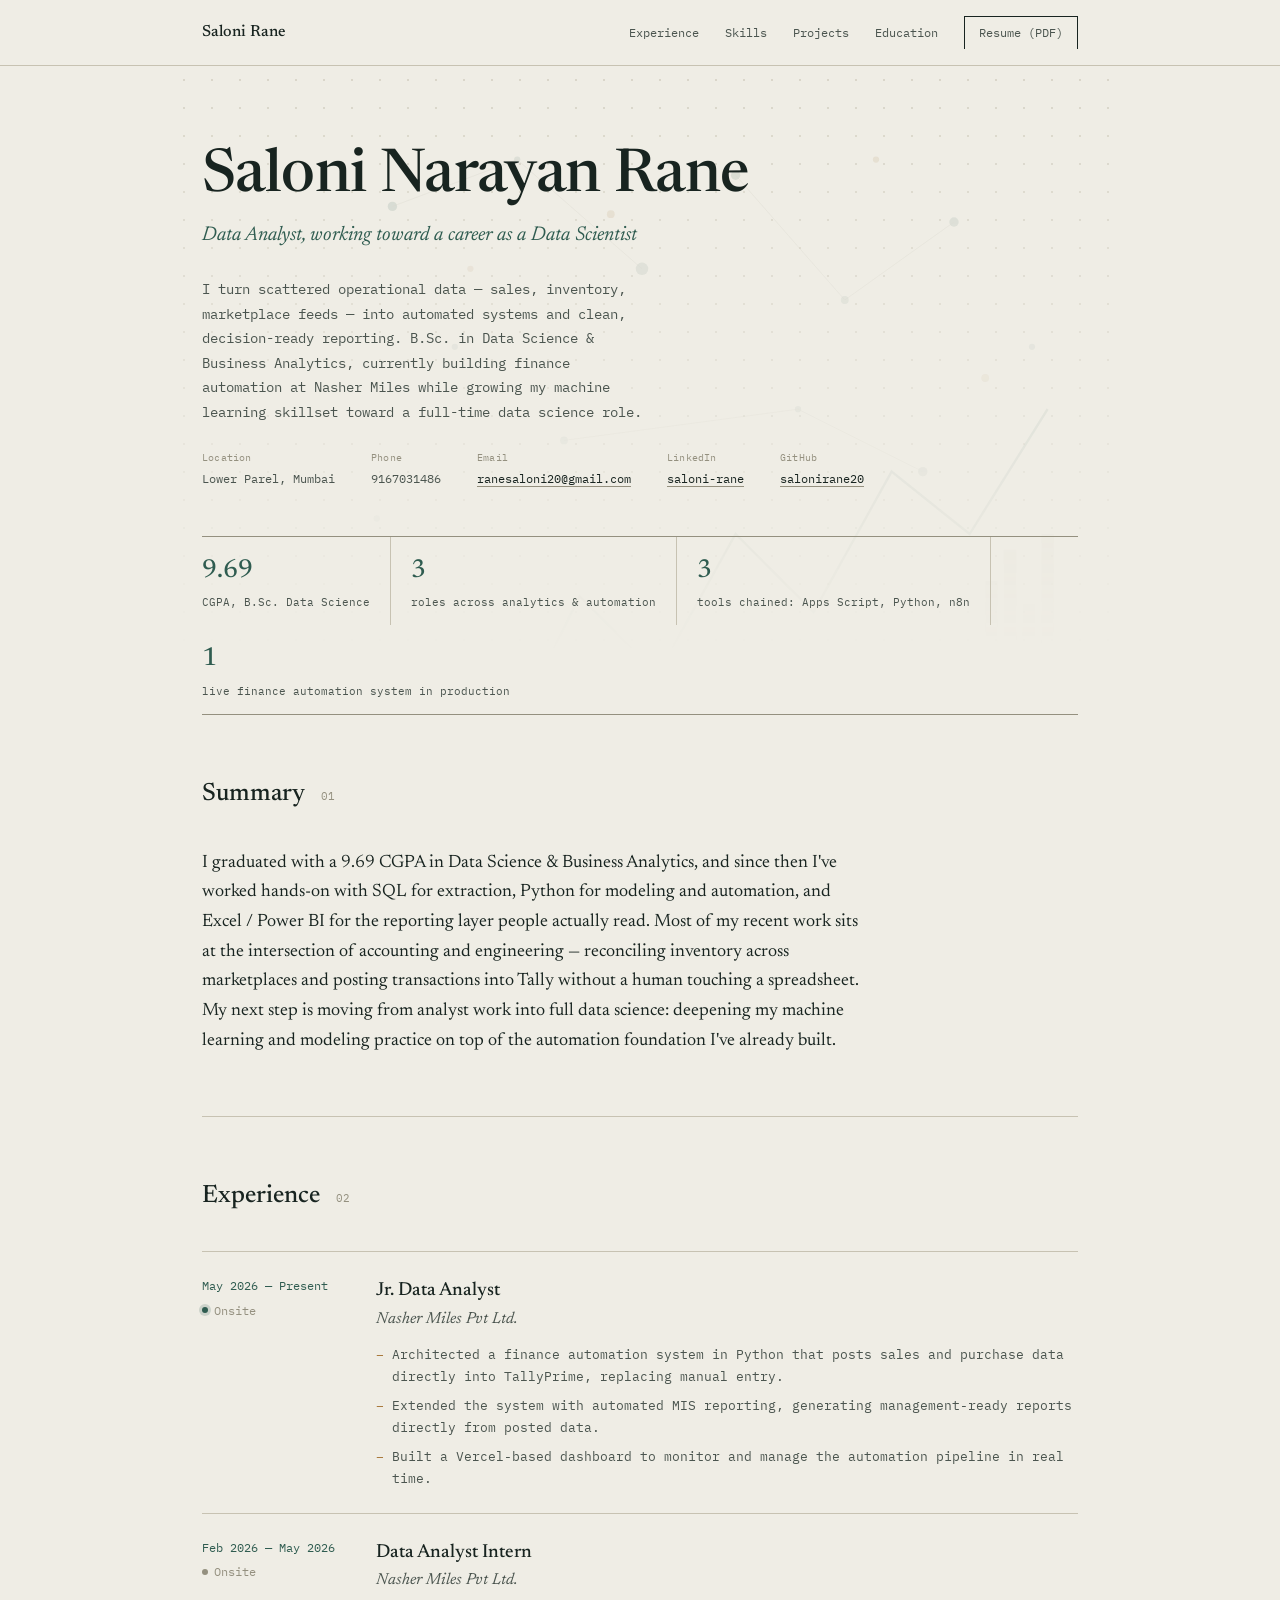
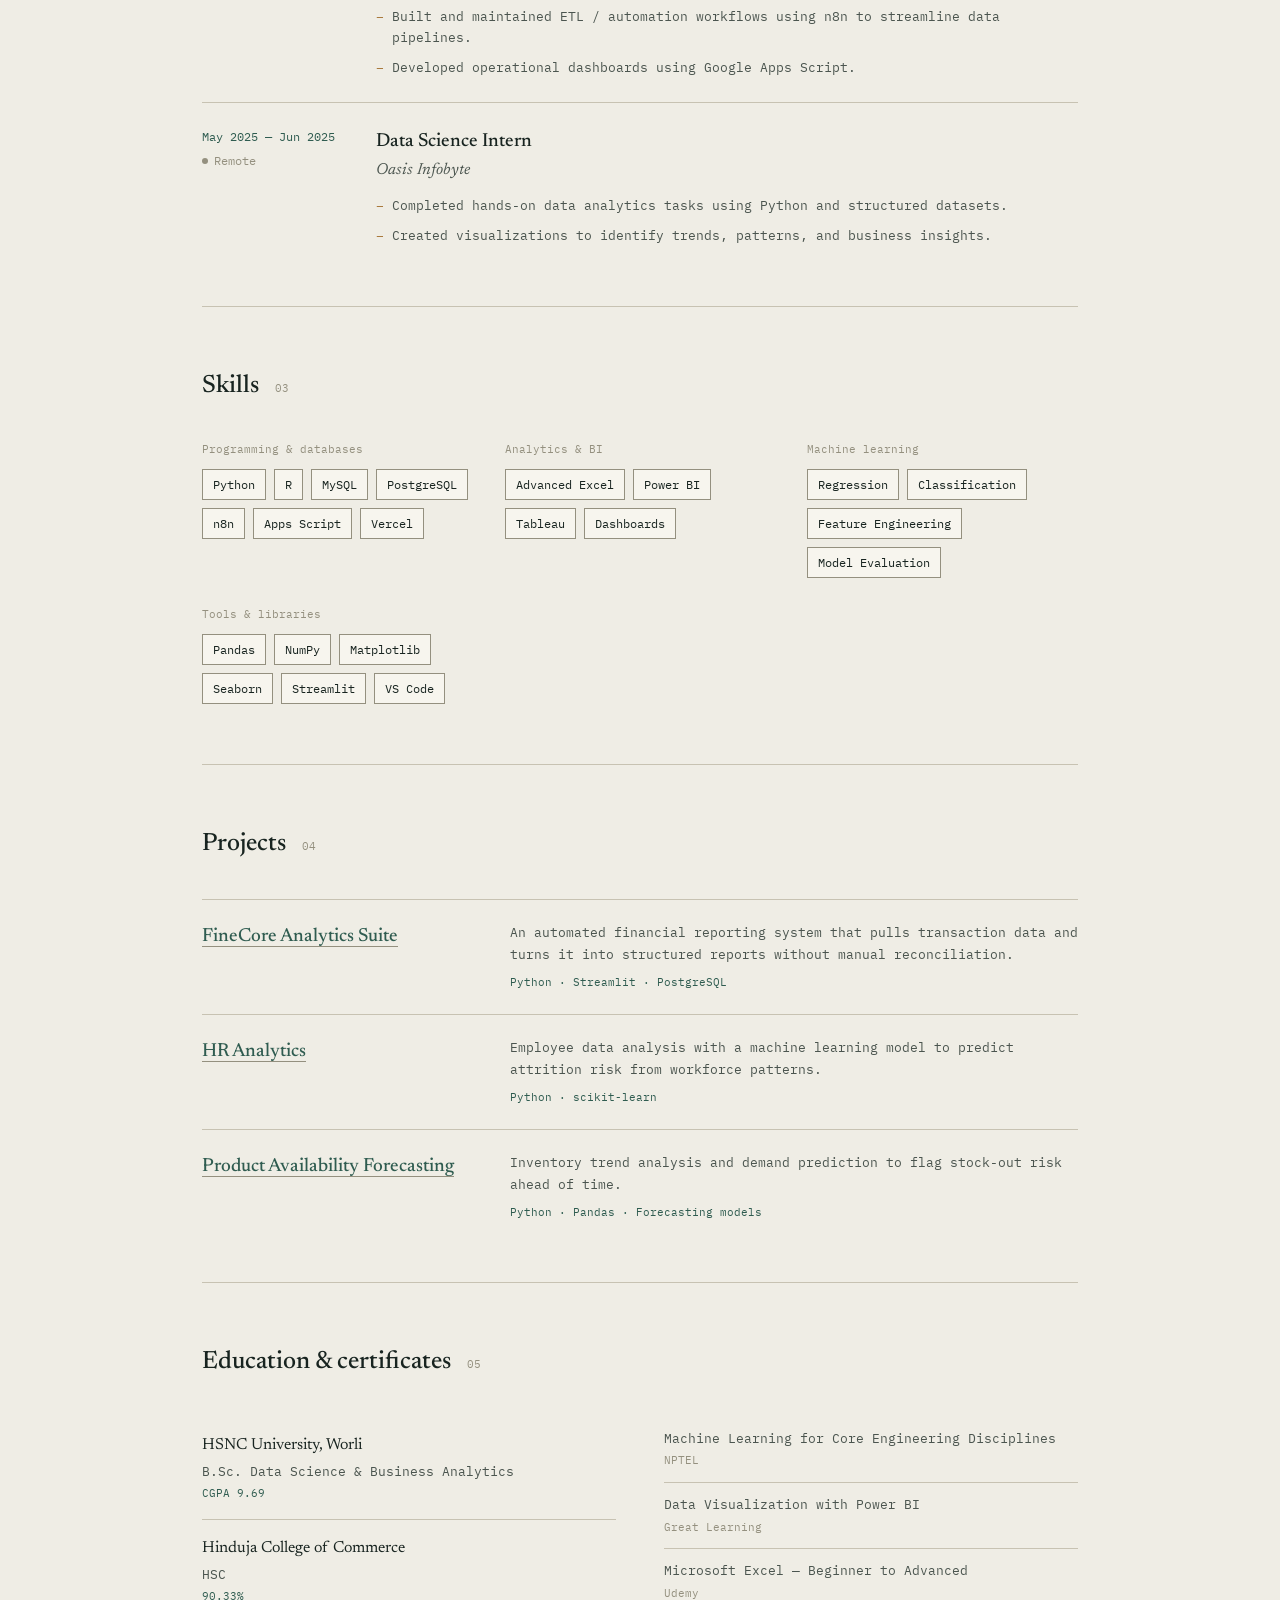
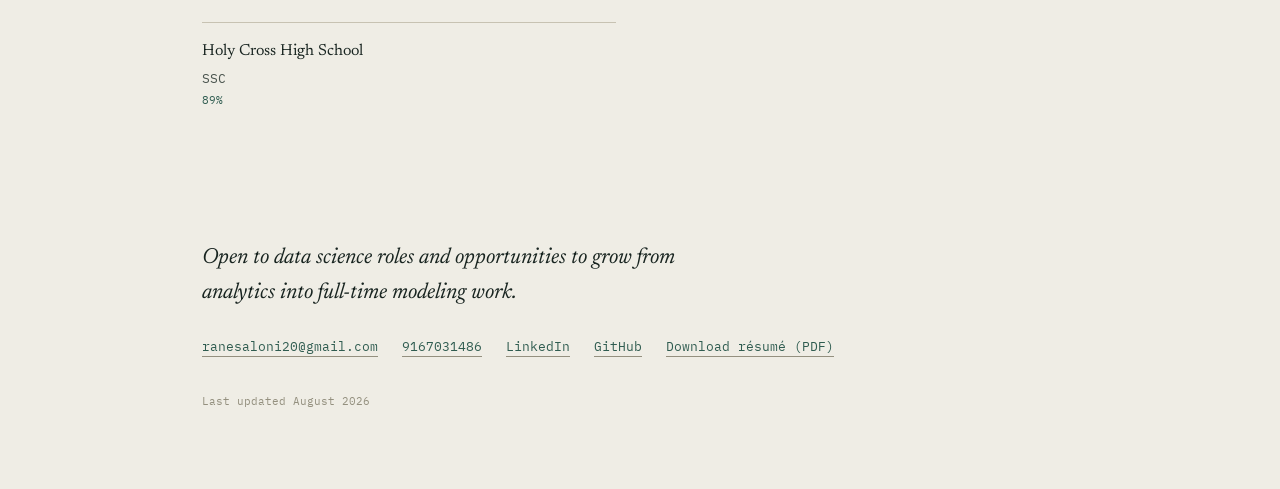
==== index.html @ e7e3a520 "rename to index.html" ====
<!DOCTYPE html>
<html lang="en">
<head>
<meta charset="UTF-8">
<meta name="viewport" content="width=device-width, initial-scale=1.0">
<title>Saloni Narayan Rane — Data Analyst → Data Scientist</title>
<link rel="preconnect" href="https://fonts.googleapis.com">
<link href="https://fonts.googleapis.com/css2?family=Newsreader:ital,opsz,wght@0,6..72,400;0,6..72,500;0,6..72,600;1,6..72,400;1,6..72,500&family=IBM+Plex+Mono:wght@400;500;600&display=swap" rel="stylesheet">
<style>
  :root{
    --paper:#EFEDE5;
    --paper-raised:#F7F5EE;
    --ink:#182420;
    --ink-soft:#4B554F;
    --teal:#2F5C50;
    --teal-dim:#5E7B72;
    --ochre:#A97A3E;
    --rule:#C7C2B2;
    --rule-strong:#94907F;
  }
  *{margin:0;padding:0;box-sizing:border-box;}
  html{scroll-behavior:smooth;}
  body{
    background:var(--paper);
    color:var(--ink);
    font-family:'IBM Plex Mono', monospace;
    font-size:15px;
    line-height:1.6;
    -webkit-font-smoothing:antialiased;
  }
  .field-bg{
    position:absolute;
    top:0; left:0; right:0;
    height:640px;
    z-index:0;
    pointer-events:none;
    overflow:hidden;
    background-image:radial-gradient(var(--rule) 1px, transparent 1px);
    background-size:28px 28px;
    -webkit-mask-image:linear-gradient(to bottom, rgba(0,0,0,.55), transparent 92%);
    mask-image:linear-gradient(to bottom, rgba(0,0,0,.55), transparent 92%);
  }
  .field-bg svg{position:absolute;top:0;right:0;width:min(70vw,780px);height:100%;opacity:.55;}
  .hero, .topbar, .stat-row{position:relative;z-index:1;}
  ::selection{background:var(--teal);color:var(--paper-raised);}
  a{color:var(--teal);text-decoration:none;border-bottom:1px solid var(--rule-strong);transition:border-color .15s ease, color .15s ease;}
  a:hover{color:var(--ochre);border-color:var(--ochre);}
  :focus-visible{outline:2px solid var(--ochre);outline-offset:2px;}

  .wrap{max-width:940px;margin:0 auto;padding:0 32px;position:relative;}
  body > .wrap{overflow:visible;}

  /* ---------- STICKY NAV ---------- */
  .topbar{
    position:sticky;top:0;z-index:50;
    background:rgba(239,237,229,.92);
    backdrop-filter:blur(6px);
    border-bottom:1px solid var(--rule);
  }
  .topbar .wrap{
    display:flex;align-items:center;justify-content:space-between;
    padding-top:16px;padding-bottom:16px;
  }
  .topbar .brand{
    font-family:'Newsreader', serif;
    font-weight:500;
    font-size:16px;
    color:var(--ink);
  }
  .topbar nav{display:flex;align-items:center;gap:26px;}
  .topbar nav a{
    font-size:11.5px;
    color:var(--ink-soft);
    border-bottom:none;
  }
  .topbar nav a:hover{color:var(--ochre);}
  .btn-resume{
    border:1px solid var(--ink);
    padding:7px 14px;
    font-size:11px;
    color:var(--ink);
    border-bottom:1px solid var(--ink);
    white-space:nowrap;
  }
  .btn-resume:hover{background:var(--ink);color:var(--paper);border-color:var(--ink);}

  @media (max-width:680px){
    .topbar nav a:not(.btn-resume){display:none;}
  }

  /* ---------- HERO ---------- */
  .hero{padding:80px 0 0;}
  .hero h1{
    font-family:'Newsreader', serif;
    font-weight:500;
    font-size:clamp(38px, 6vw, 60px);
    line-height:1.05;
    letter-spacing:-0.01em;
    color:var(--ink);
  }
  .hero .role{
    font-family:'Newsreader', serif;
    font-style:italic;
    font-weight:400;
    font-size:clamp(17px,2.2vw,20px);
    color:var(--teal);
    margin-top:10px;
  }
  .hero .lede{
    max-width:56ch;
    margin-top:26px;
    font-size:14px;
    color:var(--ink-soft);
    line-height:1.75;
  }

  /* stat row */
  .stat-row{
    display:flex;flex-wrap:wrap;
    margin-top:40px;
    border-top:1px solid var(--rule-strong);
    border-bottom:1px solid var(--rule-strong);
  }
  .stat-cell{
    padding:14px 20px 14px 0;
    margin-right:20px;
    border-right:1px solid var(--rule);
    opacity:0;transform:translateY(4px);
    animation:cellIn .5s ease forwards;
  }
  .stat-cell:last-child{border-right:none;margin-right:0;}
  .stat-cell .num{
    font-family:'Newsreader', serif;
    font-size:26px;
    font-weight:500;
    color:var(--teal);
    display:block;
  }
  .stat-cell .lbl{font-size:10.5px;color:var(--ink-soft);margin-top:2px;display:block;}
  .stat-cell:nth-child(1){animation-delay:.05s;}
  .stat-cell:nth-child(2){animation-delay:.15s;}
  .stat-cell:nth-child(3){animation-delay:.25s;}
  .stat-cell:nth-child(4){animation-delay:.35s;}
  @keyframes cellIn{to{opacity:1;transform:translateY(0);}}
  @media (prefers-reduced-motion: reduce){.stat-cell{animation:none;opacity:1;transform:none;}}

  /* ledger contact row */
  .ledger-row{display:flex;flex-wrap:wrap;margin-top:18px;}
  .ledger-cell{padding:8px 18px 8px 0;margin-right:18px;font-size:12px;color:var(--ink-soft);}
  .ledger-cell span{display:block;font-size:9.5px;letter-spacing:.02em;color:var(--rule-strong);margin-bottom:3px;}
  .ledger-cell a{color:var(--ink);border-bottom:1px solid var(--rule-strong);}
  .ledger-cell a:hover{color:var(--ochre);border-color:var(--ochre);}

  /* ---------- SECTIONS ---------- */
  section{padding:60px 0;border-bottom:1px solid var(--rule);scroll-margin-top:70px;}
  section:last-of-type{border-bottom:none;}
  .sec-head{display:flex;align-items:baseline;gap:16px;margin-bottom:34px;}
  .sec-head h2{font-family:'Newsreader', serif;font-weight:500;font-size:25px;color:var(--ink);}
  .sec-head .sec-num{font-size:11px;color:var(--rule-strong);}

  /* ---------- SUMMARY ---------- */
  .summary p{
    font-family:'Newsreader', serif;
    font-size:18px;
    line-height:1.65;
    color:var(--ink);
    max-width:66ch;
  }

  /* ---------- EXPERIENCE ---------- */
  .exp-row{display:grid;grid-template-columns:150px 1fr;gap:24px;padding:24px 0;border-top:1px solid var(--rule);}
  .exp-row:last-child{padding-bottom:0;}
  .exp-date{font-size:12px;color:var(--teal);line-height:1.6;}
  .exp-mode{display:flex;align-items:center;gap:6px;color:var(--rule-strong);margin-top:5px;}
  .dot{width:6px;height:6px;border-radius:50%;background:var(--rule-strong);display:inline-block;}
  .dot.live{background:var(--teal);box-shadow:0 0 0 3px rgba(47,92,80,.18);}
  .exp-role{font-family:'Newsreader', serif;font-size:19px;font-weight:500;color:var(--ink);}
  .exp-company{color:var(--ink-soft);font-family:'Newsreader', serif;font-style:italic;font-size:16px;}
  .exp-bullets{margin-top:12px;list-style:none;}
  .exp-bullets li{position:relative;padding-left:16px;margin-top:8px;font-size:13px;color:var(--ink-soft);line-height:1.65;}
  .exp-bullets li::before{content:"–";position:absolute;left:0;color:var(--ochre);}

  /* ---------- SKILLS ---------- */
  .skill-grid{display:grid;grid-template-columns:repeat(auto-fit,minmax(220px,1fr));gap:28px 32px;}
  .skill-group span.label{display:block;font-size:11px;color:var(--rule-strong);margin-bottom:10px;}
  .tags{display:flex;flex-wrap:wrap;gap:8px;}
  .tag{border:1px solid var(--rule-strong);padding:5px 10px;font-size:12px;color:var(--ink);background:var(--paper-raised);}

  /* ---------- PROJECTS ---------- */
  .proj-list{display:flex;flex-direction:column;}
  .proj{display:grid;grid-template-columns:1fr 2fr;gap:24px;padding:22px 0;border-top:1px solid var(--rule);}
  .proj:last-child{padding-bottom:0;}
  .proj-name{font-family:'Newsreader', serif;font-size:19px;font-weight:500;color:var(--ink);}
  .proj-desc{font-size:13px;color:var(--ink-soft);line-height:1.7;}
  .proj-stack{margin-top:8px;font-size:11px;color:var(--teal);}

  /* ---------- EDUCATION / CERTS ---------- */
  .two-col{display:grid;grid-template-columns:1fr 1fr;gap:48px;}
  @media (max-width:680px){.two-col{grid-template-columns:1fr;}}
  .edu-item{padding:16px 0;border-top:1px solid var(--rule);}
  .edu-item:first-child{border-top:none;}
  .edu-school{font-family:'Newsreader', serif;font-size:16px;color:var(--ink);}
  .edu-degree{font-size:12.5px;color:var(--ink-soft);margin-top:3px;}
  .edu-score{font-size:11px;color:var(--teal);margin-top:4px;}
  .cert-item{padding:12px 0;border-top:1px solid var(--rule);font-size:13px;color:var(--ink-soft);}
  .cert-item:first-child{border-top:none;}
  .cert-item .issuer{color:var(--rule-strong);font-size:11px;display:block;margin-top:3px;}

  /* ---------- FOOTER ---------- */
  footer{padding:56px 0 80px;}
  footer .ftitle{font-family:'Newsreader', serif;font-style:italic;font-size:22px;color:var(--ink);max-width:42ch;margin-bottom:24px;}
  footer .flinks{display:flex;flex-wrap:wrap;gap:24px;font-size:12.5px;}
  footer .fmeta{margin-top:36px;font-size:10.5px;color:var(--rule-strong);}

  @media (max-width:640px){
    .hero{padding-top:56px;}
    .wrap{padding:0 20px;}
    .exp-row, .proj{grid-template-columns:1fr;gap:8px;}
    .stat-row{flex-wrap:wrap;}
    .stat-cell{width:47%;border-right:none;border-bottom:1px solid var(--rule);padding-bottom:12px;margin-bottom:12px;}
  }

  @media print{
    .topbar{position:static;}
    .btn-resume{display:none;}
    body{background:#fff;}
  }
</style>
</head>
<body>

<div class="topbar">
  <div class="wrap">
    <div class="brand">Saloni Rane</div>
    <nav>
      <a href="#experience">Experience</a>
      <a href="#skills">Skills</a>
      <a href="#projects">Projects</a>
      <a href="#education">Education</a>
      <a class="btn-resume" href="Saloni-Rane-Resume.pdf" target="_blank" rel="noopener">Resume (PDF)</a>
    </nav>
  </div>
</div>

<div class="wrap">

  <div class="field-bg">
    <svg viewBox="0 0 500 640" xmlns="http://www.w3.org/2000/svg" preserveAspectRatio="xMaxYMin slice">
      <!-- wandering sparkline -->
      <polyline points="10,420 60,380 110,440 160,340 210,390 260,300 310,350 360,260 410,300 460,220"
                fill="none" stroke="#2F5C50" stroke-width="1.5" opacity="0.5"/>
      <!-- scatter field -->
      <g fill="#2F5C50">
        <circle cx="40" cy="90" r="3" opacity="0.5"/>
        <circle cx="120" cy="60" r="2" opacity="0.35"/>
        <circle cx="200" cy="130" r="4" opacity="0.4"/>
        <circle cx="80" cy="180" r="2" opacity="0.3"/>
        <circle cx="260" cy="70" r="3" opacity="0.45"/>
        <circle cx="330" cy="150" r="2.5" opacity="0.35"/>
        <circle cx="400" cy="100" r="3" opacity="0.4"/>
        <circle cx="450" cy="180" r="2" opacity="0.3"/>
        <circle cx="150" cy="240" r="2.5" opacity="0.3"/>
        <circle cx="300" cy="220" r="2" opacity="0.35"/>
        <circle cx="380" cy="260" r="3" opacity="0.4"/>
        <circle cx="30" cy="290" r="2" opacity="0.3"/>
      </g>
      <g fill="#A97A3E">
        <circle cx="180" cy="95" r="2.5" opacity="0.5"/>
        <circle cx="350" cy="60" r="2" opacity="0.45"/>
        <circle cx="420" cy="200" r="2.5" opacity="0.4"/>
        <circle cx="90" cy="130" r="2" opacity="0.4"/>
      </g>
      <!-- faint connecting lines between nearby scatter points -->
      <g stroke="#94907F" stroke-width="0.6" opacity="0.35">
        <line x1="40" y1="90" x2="120" y2="60"/>
        <line x1="120" y1="60" x2="200" y2="130"/>
        <line x1="260" y1="70" x2="330" y2="150"/>
        <line x1="330" y1="150" x2="400" y2="100"/>
        <line x1="150" y1="240" x2="300" y2="220"/>
        <line x1="300" y1="220" x2="380" y2="260"/>
      </g>
      <!-- small bar cluster, unlabeled, purely textural -->
      <g fill="#C7C2B2" opacity="0.6">
        <rect x="420" y="330" width="8" height="40"/>
        <rect x="432" y="310" width="8" height="60"/>
        <rect x="444" y="345" width="8" height="25"/>
        <rect x="456" y="300" width="8" height="70"/>
      </g>
    </svg>
  </div>

  <div class="hero">
    <h1>Saloni Narayan Rane</h1>
    <p class="role">Data Analyst, working toward a career as a Data Scientist</p>
    <p class="lede">I turn scattered operational data — sales, inventory, marketplace feeds — into automated systems and clean, decision-ready reporting. B.Sc. in Data Science &amp; Business Analytics, currently building finance automation at Nasher Miles while growing my machine learning skillset toward a full-time data science role.</p>

    <div class="ledger-row">
      <div class="ledger-cell"><span>Location</span>Lower Parel, Mumbai</div>
      <div class="ledger-cell"><span>Phone</span>9167031486</div>
      <div class="ledger-cell"><span>Email</span><a href="mailto:ranesaloni20@gmail.com">ranesaloni20@gmail.com</a></div>
      <div class="ledger-cell"><span>LinkedIn</span><a href="https://www.linkedin.com/in/saloni-rane-6363a7286" target="_blank" rel="noopener">saloni-rane</a></div>
      <div class="ledger-cell"><span>GitHub</span><a href="https://github.com/salonirane20" target="_blank" rel="noopener">salonirane20</a></div>
    </div>
  </div>

  <div class="stat-row">
    <div class="stat-cell"><span class="num">9.69</span><span class="lbl">CGPA, B.Sc. Data Science</span></div>
    <div class="stat-cell"><span class="num">3</span><span class="lbl">roles across analytics &amp; automation</span></div>
    <div class="stat-cell"><span class="num">3</span><span class="lbl">tools chained: Apps Script, Python, n8n</span></div>
    <div class="stat-cell"><span class="num">1</span><span class="lbl">live finance automation system in production</span></div>
  </div>

  <section id="summary" class="summary">
    <div class="sec-head"><h2>Summary</h2><span class="sec-num">01</span></div>
    <p>I graduated with a 9.69 CGPA in Data Science &amp; Business Analytics, and since then I've worked hands-on with SQL for extraction, Python for modeling and automation, and Excel / Power BI for the reporting layer people actually read. Most of my recent work sits at the intersection of accounting and engineering — reconciling inventory across marketplaces and posting transactions into Tally without a human touching a spreadsheet. My next step is moving from analyst work into full data science: deepening my machine learning and modeling practice on top of the automation foundation I've already built.</p>
  </section>

  <section id="experience">
    <div class="sec-head"><h2>Experience</h2><span class="sec-num">02</span></div>

    <div class="exp-row">
      <div class="exp-date">May 2026 — Present<span class="exp-mode"><span class="dot live"></span>Onsite</span></div>
      <div>
        <div class="exp-role">Jr. Data Analyst</div>
        <div class="exp-company">Nasher Miles Pvt Ltd.</div>
        <ul class="exp-bullets">
          <li>Architected a finance automation system in Python that posts sales and purchase data directly into TallyPrime, replacing manual entry.</li>
          <li>Extended the system with automated MIS reporting, generating management-ready reports directly from posted data.</li>
          <li>Built a Vercel-based dashboard to monitor and manage the automation pipeline in real time.</li>
        </ul>
      </div>
    </div>

    <div class="exp-row">
      <div class="exp-date">Feb 2026 — May 2026<span class="exp-mode"><span class="dot"></span>Onsite</span></div>
      <div>
        <div class="exp-role">Data Analyst Intern</div>
        <div class="exp-company">Nasher Miles Pvt Ltd.</div>
        <ul class="exp-bullets">
          <li>Built and maintained ETL / automation workflows using n8n to streamline data pipelines.</li>
          <li>Developed operational dashboards using Google Apps Script.</li>
        </ul>
      </div>
    </div>

    <div class="exp-row">
      <div class="exp-date">May 2025 — Jun 2025<span class="exp-mode"><span class="dot"></span>Remote</span></div>
      <div>
        <div class="exp-role">Data Science Intern</div>
        <div class="exp-company">Oasis Infobyte</div>
        <ul class="exp-bullets">
          <li>Completed hands-on data analytics tasks using Python and structured datasets.</li>
          <li>Created visualizations to identify trends, patterns, and business insights.</li>
        </ul>
      </div>
    </div>
  </section>

  <section id="skills">
    <div class="sec-head"><h2>Skills</h2><span class="sec-num">03</span></div>
    <div class="skill-grid">
      <div class="skill-group">
        <span class="label">Programming &amp; databases</span>
        <div class="tags">
          <span class="tag">Python</span><span class="tag">R</span><span class="tag">MySQL</span>
          <span class="tag">PostgreSQL</span><span class="tag">n8n</span><span class="tag">Apps Script</span><span class="tag">Vercel</span>
        </div>
      </div>
      <div class="skill-group">
        <span class="label">Analytics &amp; BI</span>
        <div class="tags">
          <span class="tag">Advanced Excel</span><span class="tag">Power BI</span><span class="tag">Tableau</span><span class="tag">Dashboards</span>
        </div>
      </div>
      <div class="skill-group">
        <span class="label">Machine learning</span>
        <div class="tags">
          <span class="tag">Regression</span><span class="tag">Classification</span><span class="tag">Feature Engineering</span><span class="tag">Model Evaluation</span>
        </div>
      </div>
      <div class="skill-group">
        <span class="label">Tools &amp; libraries</span>
        <div class="tags">
          <span class="tag">Pandas</span><span class="tag">NumPy</span><span class="tag">Matplotlib</span><span class="tag">Seaborn</span><span class="tag">Streamlit</span><span class="tag">VS Code</span>
        </div>
      </div>
    </div>
  </section>

  <section id="projects">
    <div class="sec-head"><h2>Projects</h2><span class="sec-num">04</span></div>
    <div class="proj-list">
      <div class="proj">
        <div class="proj-name"><a href="https://github.com/salonirane20/Project" target="_blank" rel="noopener">FineCore Analytics Suite</a></div>
        <div>
          <div class="proj-desc">An automated financial reporting system that pulls transaction data and turns it into structured reports without manual reconciliation.</div>
          <div class="proj-stack">Python · Streamlit · PostgreSQL</div>
        </div>
      </div>
      <div class="proj">
        <div class="proj-name"><a href="https://github.com/salonirane20/Minor-Project-HR%20Aanalytics" target="_blank" rel="noopener">HR Analytics</a></div>
        <div>
          <div class="proj-desc">Employee data analysis with a machine learning model to predict attrition risk from workforce patterns.</div>
          <div class="proj-stack">Python · scikit-learn</div>
        </div>
      </div>
      <div class="proj">
        <div class="proj-name"><a href="https://github.com/salonirane20/Major-Project-%20%20Product%20Avaliablity" target="_blank" rel="noopener">Product Availability Forecasting</a></div>
        <div>
          <div class="proj-desc">Inventory trend analysis and demand prediction to flag stock-out risk ahead of time.</div>
          <div class="proj-stack">Python · Pandas · Forecasting models</div>
        </div>
      </div>
    </div>
  </section>

  <section id="education">
    <div class="sec-head"><h2>Education &amp; certificates</h2><span class="sec-num">05</span></div>
    <div class="two-col">
      <div>
        <div class="edu-item">
          <div class="edu-school">HSNC University, Worli</div>
          <div class="edu-degree">B.Sc. Data Science &amp; Business Analytics</div>
          <div class="edu-score">CGPA 9.69</div>
        </div>
        <div class="edu-item">
          <div class="edu-school">Hinduja College of Commerce</div>
          <div class="edu-degree">HSC</div>
          <div class="edu-score">90.33%</div>
        </div>
        <div class="edu-item">
          <div class="edu-school">Holy Cross High School</div>
          <div class="edu-degree">SSC</div>
          <div class="edu-score">89%</div>
        </div>
      </div>
      <div>
        <div class="cert-item">Machine Learning for Core Engineering Disciplines<span class="issuer">NPTEL</span></div>
        <div class="cert-item">Data Visualization with Power BI<span class="issuer">Great Learning</span></div>
        <div class="cert-item">Microsoft Excel — Beginner to Advanced<span class="issuer">Udemy</span></div>
      </div>
    </div>
  </section>

  <footer>
    <p class="ftitle">Open to data science roles and opportunities to grow from analytics into full-time modeling work.</p>
    <div class="flinks">
      <a href="mailto:ranesaloni20@gmail.com">ranesaloni20@gmail.com</a>
      <a href="tel:9167031486">9167031486</a>
      <a href="https://www.linkedin.com/in/saloni-rane-6363a7286" target="_blank" rel="noopener">LinkedIn</a>
      <a href="https://github.com/salonirane20" target="_blank" rel="noopener">GitHub</a>
      <a href="Saloni-Rane-Resume.pdf" target="_blank" rel="noopener">Download résumé (PDF)</a>
    </div>
    <p class="fmeta">Last updated August 2026</p>
  </footer>

</div>

</body>
</html>
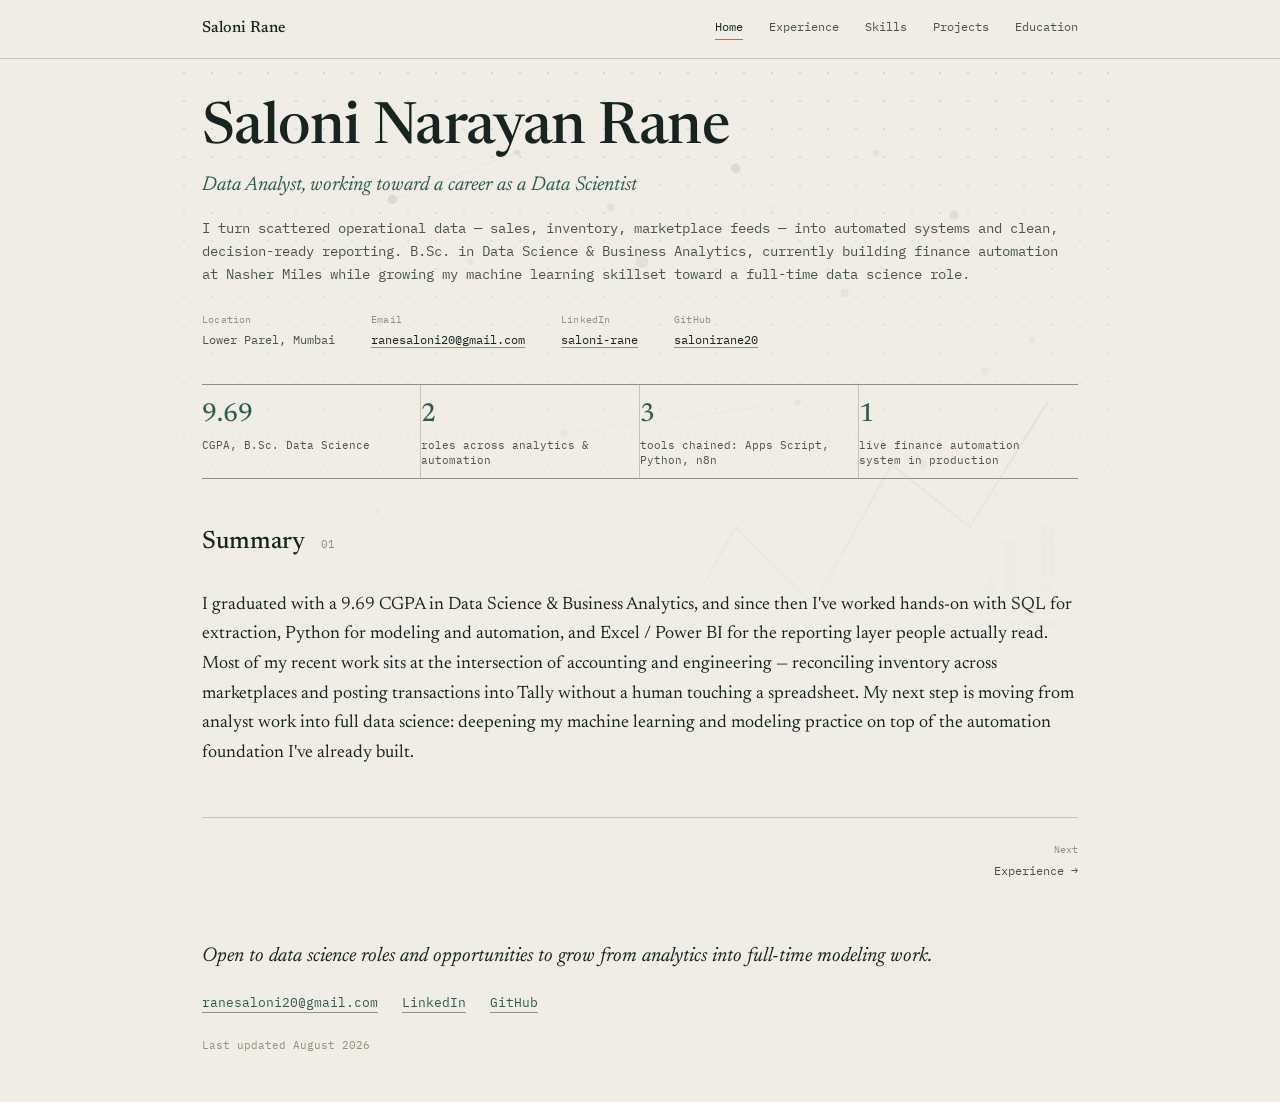
==== commit 27448e61: "Split into multi-page site and content fixes" ====
--- a/index.html
+++ b/index.html
@@ -5,239 +5,20 @@
 <meta name="viewport" content="width=device-width, initial-scale=1.0">
 <title>Saloni Narayan Rane — Data Analyst → Data Scientist</title>
 <link rel="preconnect" href="https://fonts.googleapis.com">
-<link href="https://fonts.googleapis.com/css2?family=Newsreader:ital,opsz,wght@0,6..72,400;0,6..72,500;0,6..72,600;1,6..72,400;1,6..72,500&family=IBM+Plex+Mono:wght@400;500;600&display=swap" rel="stylesheet">
-<style>
-  :root{
-    --paper:#EFEDE5;
-    --paper-raised:#F7F5EE;
-    --ink:#182420;
-    --ink-soft:#4B554F;
-    --teal:#2F5C50;
-    --teal-dim:#5E7B72;
-    --ochre:#A97A3E;
-    --rule:#C7C2B2;
-    --rule-strong:#94907F;
-  }
-  *{margin:0;padding:0;box-sizing:border-box;}
-  html{scroll-behavior:smooth;}
-  body{
-    background:var(--paper);
-    color:var(--ink);
-    font-family:'IBM Plex Mono', monospace;
-    font-size:15px;
-    line-height:1.6;
-    -webkit-font-smoothing:antialiased;
-  }
-  .field-bg{
-    position:absolute;
-    top:0; left:0; right:0;
-    height:640px;
-    z-index:0;
-    pointer-events:none;
-    overflow:hidden;
-    background-image:radial-gradient(var(--rule) 1px, transparent 1px);
-    background-size:28px 28px;
-    -webkit-mask-image:linear-gradient(to bottom, rgba(0,0,0,.55), transparent 92%);
-    mask-image:linear-gradient(to bottom, rgba(0,0,0,.55), transparent 92%);
-  }
-  .field-bg svg{position:absolute;top:0;right:0;width:min(70vw,780px);height:100%;opacity:.55;}
-  .hero, .topbar, .stat-row{position:relative;z-index:1;}
-  ::selection{background:var(--teal);color:var(--paper-raised);}
-  a{color:var(--teal);text-decoration:none;border-bottom:1px solid var(--rule-strong);transition:border-color .15s ease, color .15s ease;}
-  a:hover{color:var(--ochre);border-color:var(--ochre);}
-  :focus-visible{outline:2px solid var(--ochre);outline-offset:2px;}
-
-  .wrap{max-width:940px;margin:0 auto;padding:0 32px;position:relative;}
-  body > .wrap{overflow:visible;}
-
-  /* ---------- STICKY NAV ---------- */
-  .topbar{
-    position:sticky;top:0;z-index:50;
-    background:rgba(239,237,229,.92);
-    backdrop-filter:blur(6px);
-    border-bottom:1px solid var(--rule);
-  }
-  .topbar .wrap{
-    display:flex;align-items:center;justify-content:space-between;
-    padding-top:16px;padding-bottom:16px;
-  }
-  .topbar .brand{
-    font-family:'Newsreader', serif;
-    font-weight:500;
-    font-size:16px;
-    color:var(--ink);
-  }
-  .topbar nav{display:flex;align-items:center;gap:26px;}
-  .topbar nav a{
-    font-size:11.5px;
-    color:var(--ink-soft);
-    border-bottom:none;
-  }
-  .topbar nav a:hover{color:var(--ochre);}
-  .btn-resume{
-    border:1px solid var(--ink);
-    padding:7px 14px;
-    font-size:11px;
-    color:var(--ink);
-    border-bottom:1px solid var(--ink);
-    white-space:nowrap;
-  }
-  .btn-resume:hover{background:var(--ink);color:var(--paper);border-color:var(--ink);}
-
-  @media (max-width:680px){
-    .topbar nav a:not(.btn-resume){display:none;}
-  }
-
-  /* ---------- HERO ---------- */
-  .hero{padding:80px 0 0;}
-  .hero h1{
-    font-family:'Newsreader', serif;
-    font-weight:500;
-    font-size:clamp(38px, 6vw, 60px);
-    line-height:1.05;
-    letter-spacing:-0.01em;
-    color:var(--ink);
-  }
-  .hero .role{
-    font-family:'Newsreader', serif;
-    font-style:italic;
-    font-weight:400;
-    font-size:clamp(17px,2.2vw,20px);
-    color:var(--teal);
-    margin-top:10px;
-  }
-  .hero .lede{
-    max-width:56ch;
-    margin-top:26px;
-    font-size:14px;
-    color:var(--ink-soft);
-    line-height:1.75;
-  }
-
-  /* stat row */
-  .stat-row{
-    display:flex;flex-wrap:wrap;
-    margin-top:40px;
-    border-top:1px solid var(--rule-strong);
-    border-bottom:1px solid var(--rule-strong);
-  }
-  .stat-cell{
-    padding:14px 20px 14px 0;
-    margin-right:20px;
-    border-right:1px solid var(--rule);
-    opacity:0;transform:translateY(4px);
-    animation:cellIn .5s ease forwards;
-  }
-  .stat-cell:last-child{border-right:none;margin-right:0;}
-  .stat-cell .num{
-    font-family:'Newsreader', serif;
-    font-size:26px;
-    font-weight:500;
-    color:var(--teal);
-    display:block;
-  }
-  .stat-cell .lbl{font-size:10.5px;color:var(--ink-soft);margin-top:2px;display:block;}
-  .stat-cell:nth-child(1){animation-delay:.05s;}
-  .stat-cell:nth-child(2){animation-delay:.15s;}
-  .stat-cell:nth-child(3){animation-delay:.25s;}
-  .stat-cell:nth-child(4){animation-delay:.35s;}
-  @keyframes cellIn{to{opacity:1;transform:translateY(0);}}
-  @media (prefers-reduced-motion: reduce){.stat-cell{animation:none;opacity:1;transform:none;}}
-
-  /* ledger contact row */
-  .ledger-row{display:flex;flex-wrap:wrap;margin-top:18px;}
-  .ledger-cell{padding:8px 18px 8px 0;margin-right:18px;font-size:12px;color:var(--ink-soft);}
-  .ledger-cell span{display:block;font-size:9.5px;letter-spacing:.02em;color:var(--rule-strong);margin-bottom:3px;}
-  .ledger-cell a{color:var(--ink);border-bottom:1px solid var(--rule-strong);}
-  .ledger-cell a:hover{color:var(--ochre);border-color:var(--ochre);}
-
-  /* ---------- SECTIONS ---------- */
-  section{padding:60px 0;border-bottom:1px solid var(--rule);scroll-margin-top:70px;}
-  section:last-of-type{border-bottom:none;}
-  .sec-head{display:flex;align-items:baseline;gap:16px;margin-bottom:34px;}
-  .sec-head h2{font-family:'Newsreader', serif;font-weight:500;font-size:25px;color:var(--ink);}
-  .sec-head .sec-num{font-size:11px;color:var(--rule-strong);}
-
-  /* ---------- SUMMARY ---------- */
-  .summary p{
-    font-family:'Newsreader', serif;
-    font-size:18px;
-    line-height:1.65;
-    color:var(--ink);
-    max-width:66ch;
-  }
-
-  /* ---------- EXPERIENCE ---------- */
-  .exp-row{display:grid;grid-template-columns:150px 1fr;gap:24px;padding:24px 0;border-top:1px solid var(--rule);}
-  .exp-row:last-child{padding-bottom:0;}
-  .exp-date{font-size:12px;color:var(--teal);line-height:1.6;}
-  .exp-mode{display:flex;align-items:center;gap:6px;color:var(--rule-strong);margin-top:5px;}
-  .dot{width:6px;height:6px;border-radius:50%;background:var(--rule-strong);display:inline-block;}
-  .dot.live{background:var(--teal);box-shadow:0 0 0 3px rgba(47,92,80,.18);}
-  .exp-role{font-family:'Newsreader', serif;font-size:19px;font-weight:500;color:var(--ink);}
-  .exp-company{color:var(--ink-soft);font-family:'Newsreader', serif;font-style:italic;font-size:16px;}
-  .exp-bullets{margin-top:12px;list-style:none;}
-  .exp-bullets li{position:relative;padding-left:16px;margin-top:8px;font-size:13px;color:var(--ink-soft);line-height:1.65;}
-  .exp-bullets li::before{content:"–";position:absolute;left:0;color:var(--ochre);}
-
-  /* ---------- SKILLS ---------- */
-  .skill-grid{display:grid;grid-template-columns:repeat(auto-fit,minmax(220px,1fr));gap:28px 32px;}
-  .skill-group span.label{display:block;font-size:11px;color:var(--rule-strong);margin-bottom:10px;}
-  .tags{display:flex;flex-wrap:wrap;gap:8px;}
-  .tag{border:1px solid var(--rule-strong);padding:5px 10px;font-size:12px;color:var(--ink);background:var(--paper-raised);}
-
-  /* ---------- PROJECTS ---------- */
-  .proj-list{display:flex;flex-direction:column;}
-  .proj{display:grid;grid-template-columns:1fr 2fr;gap:24px;padding:22px 0;border-top:1px solid var(--rule);}
-  .proj:last-child{padding-bottom:0;}
-  .proj-name{font-family:'Newsreader', serif;font-size:19px;font-weight:500;color:var(--ink);}
-  .proj-desc{font-size:13px;color:var(--ink-soft);line-height:1.7;}
-  .proj-stack{margin-top:8px;font-size:11px;color:var(--teal);}
-
-  /* ---------- EDUCATION / CERTS ---------- */
-  .two-col{display:grid;grid-template-columns:1fr 1fr;gap:48px;}
-  @media (max-width:680px){.two-col{grid-template-columns:1fr;}}
-  .edu-item{padding:16px 0;border-top:1px solid var(--rule);}
-  .edu-item:first-child{border-top:none;}
-  .edu-school{font-family:'Newsreader', serif;font-size:16px;color:var(--ink);}
-  .edu-degree{font-size:12.5px;color:var(--ink-soft);margin-top:3px;}
-  .edu-score{font-size:11px;color:var(--teal);margin-top:4px;}
-  .cert-item{padding:12px 0;border-top:1px solid var(--rule);font-size:13px;color:var(--ink-soft);}
-  .cert-item:first-child{border-top:none;}
-  .cert-item .issuer{color:var(--rule-strong);font-size:11px;display:block;margin-top:3px;}
-
-  /* ---------- FOOTER ---------- */
-  footer{padding:56px 0 80px;}
-  footer .ftitle{font-family:'Newsreader', serif;font-style:italic;font-size:22px;color:var(--ink);max-width:42ch;margin-bottom:24px;}
-  footer .flinks{display:flex;flex-wrap:wrap;gap:24px;font-size:12.5px;}
-  footer .fmeta{margin-top:36px;font-size:10.5px;color:var(--rule-strong);}
-
-  @media (max-width:640px){
-    .hero{padding-top:56px;}
-    .wrap{padding:0 20px;}
-    .exp-row, .proj{grid-template-columns:1fr;gap:8px;}
-    .stat-row{flex-wrap:wrap;}
-    .stat-cell{width:47%;border-right:none;border-bottom:1px solid var(--rule);padding-bottom:12px;margin-bottom:12px;}
-  }
-
-  @media print{
-    .topbar{position:static;}
-    .btn-resume{display:none;}
-    body{background:#fff;}
-  }
-</style>
+<link href="https://fonts.googleapis.com/css2?family=Newsreader:ital,opsz,wght@0,6..72,400;0,6..72,500;0,6..72,600;0,6..72,700;1,6..72,400;1,6..72,500&family=IBM+Plex+Mono:wght@400;500;600&display=swap" rel="stylesheet">
+<link rel="stylesheet" href="style.css?v=7">
 </head>
 <body>
 
 <div class="topbar">
   <div class="wrap">
-    <div class="brand">Saloni Rane</div>
+    <a class="brand" href="index.html">Saloni Rane</a>
     <nav>
-      <a href="#experience">Experience</a>
-      <a href="#skills">Skills</a>
-      <a href="#projects">Projects</a>
-      <a href="#education">Education</a>
-      <a class="btn-resume" href="Saloni-Rane-Resume.pdf" target="_blank" rel="noopener">Resume (PDF)</a>
+      <a href="index.html" class="active">Home</a>
+      <a href="experience.html">Experience</a>
+      <a href="skills.html">Skills</a>
+      <a href="projects.html">Projects</a>
+      <a href="education.html">Education</a>
     </nav>
   </div>
 </div>
@@ -246,10 +27,8 @@
 
   <div class="field-bg">
     <svg viewBox="0 0 500 640" xmlns="http://www.w3.org/2000/svg" preserveAspectRatio="xMaxYMin slice">
-      <!-- wandering sparkline -->
       <polyline points="10,420 60,380 110,440 160,340 210,390 260,300 310,350 360,260 410,300 460,220"
                 fill="none" stroke="#2F5C50" stroke-width="1.5" opacity="0.5"/>
-      <!-- scatter field -->
       <g fill="#2F5C50">
         <circle cx="40" cy="90" r="3" opacity="0.5"/>
         <circle cx="120" cy="60" r="2" opacity="0.35"/>
@@ -270,7 +49,6 @@
         <circle cx="420" cy="200" r="2.5" opacity="0.4"/>
         <circle cx="90" cy="130" r="2" opacity="0.4"/>
       </g>
-      <!-- faint connecting lines between nearby scatter points -->
       <g stroke="#94907F" stroke-width="0.6" opacity="0.35">
         <line x1="40" y1="90" x2="120" y2="60"/>
         <line x1="120" y1="60" x2="200" y2="130"/>
@@ -279,7 +57,6 @@
         <line x1="150" y1="240" x2="300" y2="220"/>
         <line x1="300" y1="220" x2="380" y2="260"/>
       </g>
-      <!-- small bar cluster, unlabeled, purely textural -->
       <g fill="#C7C2B2" opacity="0.6">
         <rect x="420" y="330" width="8" height="40"/>
         <rect x="432" y="310" width="8" height="60"/>
@@ -296,7 +73,6 @@
 
     <div class="ledger-row">
       <div class="ledger-cell"><span>Location</span>Lower Parel, Mumbai</div>
-      <div class="ledger-cell"><span>Phone</span>9167031486</div>
       <div class="ledger-cell"><span>Email</span><a href="mailto:ranesaloni20@gmail.com">ranesaloni20@gmail.com</a></div>
       <div class="ledger-cell"><span>LinkedIn</span><a href="https://www.linkedin.com/in/saloni-rane-6363a7286" target="_blank" rel="noopener">saloni-rane</a></div>
       <div class="ledger-cell"><span>GitHub</span><a href="https://github.com/salonirane20" target="_blank" rel="noopener">salonirane20</a></div>
@@ -305,7 +81,7 @@
 
   <div class="stat-row">
     <div class="stat-cell"><span class="num">9.69</span><span class="lbl">CGPA, B.Sc. Data Science</span></div>
-    <div class="stat-cell"><span class="num">3</span><span class="lbl">roles across analytics &amp; automation</span></div>
+    <div class="stat-cell"><span class="num">2</span><span class="lbl">roles across analytics &amp; automation</span></div>
     <div class="stat-cell"><span class="num">3</span><span class="lbl">tools chained: Apps Script, Python, n8n</span></div>
     <div class="stat-cell"><span class="num">1</span><span class="lbl">live finance automation system in production</span></div>
   </div>
@@ -315,141 +91,17 @@
     <p>I graduated with a 9.69 CGPA in Data Science &amp; Business Analytics, and since then I've worked hands-on with SQL for extraction, Python for modeling and automation, and Excel / Power BI for the reporting layer people actually read. Most of my recent work sits at the intersection of accounting and engineering — reconciling inventory across marketplaces and posting transactions into Tally without a human touching a spreadsheet. My next step is moving from analyst work into full data science: deepening my machine learning and modeling practice on top of the automation foundation I've already built.</p>
   </section>
 
-  <section id="experience">
-    <div class="sec-head"><h2>Experience</h2><span class="sec-num">02</span></div>
-
-    <div class="exp-row">
-      <div class="exp-date">May 2026 — Present<span class="exp-mode"><span class="dot live"></span>Onsite</span></div>
-      <div>
-        <div class="exp-role">Jr. Data Analyst</div>
-        <div class="exp-company">Nasher Miles Pvt Ltd.</div>
-        <ul class="exp-bullets">
-          <li>Architected a finance automation system in Python that posts sales and purchase data directly into TallyPrime, replacing manual entry.</li>
-          <li>Extended the system with automated MIS reporting, generating management-ready reports directly from posted data.</li>
-          <li>Built a Vercel-based dashboard to monitor and manage the automation pipeline in real time.</li>
-        </ul>
-      </div>
-    </div>
-
-    <div class="exp-row">
-      <div class="exp-date">Feb 2026 — May 2026<span class="exp-mode"><span class="dot"></span>Onsite</span></div>
-      <div>
-        <div class="exp-role">Data Analyst Intern</div>
-        <div class="exp-company">Nasher Miles Pvt Ltd.</div>
-        <ul class="exp-bullets">
-          <li>Built and maintained ETL / automation workflows using n8n to streamline data pipelines.</li>
-          <li>Developed operational dashboards using Google Apps Script.</li>
-        </ul>
-      </div>
-    </div>
-
-    <div class="exp-row">
-      <div class="exp-date">May 2025 — Jun 2025<span class="exp-mode"><span class="dot"></span>Remote</span></div>
-      <div>
-        <div class="exp-role">Data Science Intern</div>
-        <div class="exp-company">Oasis Infobyte</div>
-        <ul class="exp-bullets">
-          <li>Completed hands-on data analytics tasks using Python and structured datasets.</li>
-          <li>Created visualizations to identify trends, patterns, and business insights.</li>
-        </ul>
-      </div>
-    </div>
-  </section>
-
-  <section id="skills">
-    <div class="sec-head"><h2>Skills</h2><span class="sec-num">03</span></div>
-    <div class="skill-grid">
-      <div class="skill-group">
-        <span class="label">Programming &amp; databases</span>
-        <div class="tags">
-          <span class="tag">Python</span><span class="tag">R</span><span class="tag">MySQL</span>
-          <span class="tag">PostgreSQL</span><span class="tag">n8n</span><span class="tag">Apps Script</span><span class="tag">Vercel</span>
-        </div>
-      </div>
-      <div class="skill-group">
-        <span class="label">Analytics &amp; BI</span>
-        <div class="tags">
-          <span class="tag">Advanced Excel</span><span class="tag">Power BI</span><span class="tag">Tableau</span><span class="tag">Dashboards</span>
-        </div>
-      </div>
-      <div class="skill-group">
-        <span class="label">Machine learning</span>
-        <div class="tags">
-          <span class="tag">Regression</span><span class="tag">Classification</span><span class="tag">Feature Engineering</span><span class="tag">Model Evaluation</span>
-        </div>
-      </div>
-      <div class="skill-group">
-        <span class="label">Tools &amp; libraries</span>
-        <div class="tags">
-          <span class="tag">Pandas</span><span class="tag">NumPy</span><span class="tag">Matplotlib</span><span class="tag">Seaborn</span><span class="tag">Streamlit</span><span class="tag">VS Code</span>
-        </div>
-      </div>
-    </div>
-  </section>
-
-  <section id="projects">
-    <div class="sec-head"><h2>Projects</h2><span class="sec-num">04</span></div>
-    <div class="proj-list">
-      <div class="proj">
-        <div class="proj-name"><a href="https://github.com/salonirane20/Project" target="_blank" rel="noopener">FineCore Analytics Suite</a></div>
-        <div>
-          <div class="proj-desc">An automated financial reporting system that pulls transaction data and turns it into structured reports without manual reconciliation.</div>
-          <div class="proj-stack">Python · Streamlit · PostgreSQL</div>
-        </div>
-      </div>
-      <div class="proj">
-        <div class="proj-name"><a href="https://github.com/salonirane20/Minor-Project-HR%20Aanalytics" target="_blank" rel="noopener">HR Analytics</a></div>
-        <div>
-          <div class="proj-desc">Employee data analysis with a machine learning model to predict attrition risk from workforce patterns.</div>
-          <div class="proj-stack">Python · scikit-learn</div>
-        </div>
-      </div>
-      <div class="proj">
-        <div class="proj-name"><a href="https://github.com/salonirane20/Major-Project-%20%20Product%20Avaliablity" target="_blank" rel="noopener">Product Availability Forecasting</a></div>
-        <div>
-          <div class="proj-desc">Inventory trend analysis and demand prediction to flag stock-out risk ahead of time.</div>
-          <div class="proj-stack">Python · Pandas · Forecasting models</div>
-        </div>
-      </div>
-    </div>
-  </section>
-
-  <section id="education">
-    <div class="sec-head"><h2>Education &amp; certificates</h2><span class="sec-num">05</span></div>
-    <div class="two-col">
-      <div>
-        <div class="edu-item">
-          <div class="edu-school">HSNC University, Worli</div>
-          <div class="edu-degree">B.Sc. Data Science &amp; Business Analytics</div>
-          <div class="edu-score">CGPA 9.69</div>
-        </div>
-        <div class="edu-item">
-          <div class="edu-school">Hinduja College of Commerce</div>
-          <div class="edu-degree">HSC</div>
-          <div class="edu-score">90.33%</div>
-        </div>
-        <div class="edu-item">
-          <div class="edu-school">Holy Cross High School</div>
-          <div class="edu-degree">SSC</div>
-          <div class="edu-score">89%</div>
-        </div>
-      </div>
-      <div>
-        <div class="cert-item">Machine Learning for Core Engineering Disciplines<span class="issuer">NPTEL</span></div>
-        <div class="cert-item">Data Visualization with Power BI<span class="issuer">Great Learning</span></div>
-        <div class="cert-item">Microsoft Excel — Beginner to Advanced<span class="issuer">Udemy</span></div>
-      </div>
-    </div>
-  </section>
+  <div class="page-nav">
+    <span></span>
+    <a class="next" href="experience.html"><span class="to">Next</span>Experience →</a>
+  </div>
 
   <footer>
     <p class="ftitle">Open to data science roles and opportunities to grow from analytics into full-time modeling work.</p>
     <div class="flinks">
       <a href="mailto:ranesaloni20@gmail.com">ranesaloni20@gmail.com</a>
-      <a href="tel:9167031486">9167031486</a>
       <a href="https://www.linkedin.com/in/saloni-rane-6363a7286" target="_blank" rel="noopener">LinkedIn</a>
       <a href="https://github.com/salonirane20" target="_blank" rel="noopener">GitHub</a>
-      <a href="Saloni-Rane-Resume.pdf" target="_blank" rel="noopener">Download résumé (PDF)</a>
     </div>
     <p class="fmeta">Last updated August 2026</p>
   </footer>
--- a/style.css
+++ b/style.css
@@ -0,0 +1,252 @@
+:root{
+  --paper:#EFEDE5;
+  --paper-raised:#F7F5EE;
+  --ink:#182420;
+  --ink-soft:#4B554F;
+  --teal:#2F5C50;
+  --teal-dim:#5E7B72;
+  --ochre:#A97A3E;
+  --rule:#C7C2B2;
+  --rule-strong:#94907F;
+}
+*{margin:0;padding:0;box-sizing:border-box;}
+html{scroll-behavior:smooth;overflow-x:hidden;}
+body{
+  background:var(--paper);
+  color:var(--ink);
+  font-family:'IBM Plex Mono', monospace;
+  font-size:15px;
+  line-height:1.6;
+  -webkit-font-smoothing:antialiased;
+  overflow-x:hidden;
+  max-width:100vw;
+}
+.field-bg{
+  position:absolute;
+  top:0; left:0; right:0;
+  height:640px;
+  z-index:0;
+  pointer-events:none;
+  overflow:hidden;
+  background-image:radial-gradient(var(--rule) 1px, transparent 1px);
+  background-size:28px 28px;
+  -webkit-mask-image:linear-gradient(to bottom, rgba(0,0,0,.55), transparent 92%);
+  mask-image:linear-gradient(to bottom, rgba(0,0,0,.55), transparent 92%);
+}
+.field-bg svg{position:absolute;top:0;right:0;width:min(70vw,780px);height:100%;opacity:.55;}
+.hero, .topbar, .stat-row{position:relative;z-index:1;}
+::selection{background:var(--teal);color:var(--paper-raised);}
+a{color:var(--teal);text-decoration:none;border-bottom:1px solid var(--rule-strong);transition:border-color .15s ease, color .15s ease;}
+a:hover{color:var(--ochre);border-color:var(--ochre);}
+:focus-visible{outline:2px solid var(--ochre);outline-offset:2px;}
+
+.wrap{max-width:940px;margin:0 auto;padding:0 32px;position:relative;}
+body > .wrap{overflow:visible;}
+
+/* ---------- STICKY NAV ---------- */
+.topbar{
+  position:sticky;top:0;z-index:50;
+  background:rgba(239,237,229,.92);
+  backdrop-filter:blur(6px);
+  border-bottom:1px solid var(--rule);
+}
+.topbar .wrap{
+  display:flex;align-items:center;justify-content:space-between;
+  padding-top:16px;padding-bottom:16px;
+}
+.topbar .brand{
+  font-family:'Newsreader', serif;
+  font-weight:500;
+  font-size:16px;
+  color:var(--ink);
+  border-bottom:none;
+}
+.topbar nav{display:flex;align-items:center;gap:26px;}
+.topbar nav a{
+  font-size:11.5px;
+  color:var(--ink-soft);
+  border-bottom:none;
+  padding-bottom:3px;
+}
+.topbar nav a:hover{color:var(--ochre);}
+.topbar nav a.active{color:var(--ink);border-bottom:1px solid var(--ochre);}
+.btn-resume{
+  border:1px solid var(--ink);
+  padding:7px 14px;
+  font-size:11px;
+  color:var(--ink);
+  border-bottom:1px solid var(--ink) !important;
+  white-space:nowrap;
+}
+.btn-resume:hover{background:var(--ink);color:var(--paper);border-color:var(--ink);}
+
+@media (max-width:680px){
+  .topbar nav a:not(.btn-resume){display:none;}
+}
+
+/* ---------- HERO ---------- */
+.hero{padding:40px 0 0;}
+.hero h1{
+  font-family:'Newsreader', serif;
+  font-weight:500;
+  font-size:clamp(38px, 5.6vw, 58px);
+  line-height:1.05;
+  letter-spacing:-0.01em;
+  color:var(--ink);
+}
+.hero .role{
+  font-family:'Newsreader', serif;
+  font-style:italic;
+  font-weight:400;
+  font-size:clamp(17px,2.2vw,20px);
+  color:var(--teal);
+  margin-top:10px;
+}
+.hero .lede{
+  max-width:100%;
+  margin-top:16px;
+  font-size:13.5px;
+  color:var(--ink-soft);
+  line-height:1.7;
+}
+
+/* ---------- PAGE HEADER (non-home pages) ---------- */
+.page-head{padding:44px 0 0;}
+.page-head .eyebrow{font-size:11px;color:var(--rule-strong);}
+.page-head h1{
+  font-family:'Newsreader', serif;
+  font-weight:500;
+  font-size:clamp(32px,5vw,46px);
+  color:var(--ink);
+  margin-top:10px;
+}
+.page-head .sub{
+  font-size:13.5px;
+  color:var(--ink-soft);
+  max-width:60ch;
+  margin-top:14px;
+  line-height:1.7;
+}
+
+/* stat row */
+.stat-row{
+  display:grid;
+  grid-template-columns:repeat(4, minmax(0, 1fr));
+  margin-top:26px;
+  border-top:1px solid var(--rule-strong);
+  border-bottom:1px solid var(--rule-strong);
+}
+.stat-cell{
+  min-width:0;
+  padding:10px 16px 10px 0;
+  border-right:1px solid var(--rule);
+  opacity:0;transform:translateY(4px);
+  animation:cellIn .5s ease forwards;
+}
+.stat-cell:last-child{border-right:none;margin-right:0;}
+.stat-cell .num{
+  font-family:'Newsreader', serif;
+  font-size:26px;
+  font-weight:500;
+  color:var(--teal);
+  display:block;
+}
+.stat-cell .lbl{font-size:10.5px;color:var(--ink-soft);margin-top:2px;display:block;line-height:1.4;}
+.stat-cell:nth-child(1){animation-delay:.05s;}
+.stat-cell:nth-child(2){animation-delay:.15s;}
+.stat-cell:nth-child(3){animation-delay:.25s;}
+.stat-cell:nth-child(4){animation-delay:.35s;}
+@keyframes cellIn{to{opacity:1;transform:translateY(0);}}
+@media (prefers-reduced-motion: reduce){.stat-cell{animation:none;opacity:1;transform:none;}}
+
+/* ledger contact row */
+.ledger-row{display:flex;flex-wrap:wrap;margin-top:18px;}
+.ledger-cell{padding:8px 18px 8px 0;margin-right:18px;font-size:12px;color:var(--ink-soft);}
+.ledger-cell span{display:block;font-size:9.5px;letter-spacing:.02em;color:var(--rule-strong);margin-bottom:3px;}
+.ledger-cell a{color:var(--ink);border-bottom:1px solid var(--rule-strong);}
+.ledger-cell a:hover{color:var(--ochre);border-color:var(--ochre);}
+
+/* ---------- SECTIONS ---------- */
+section{padding:44px 0;border-bottom:1px solid var(--rule);scroll-margin-top:70px;}
+section:last-of-type{border-bottom:none;}
+.sec-head{display:flex;align-items:baseline;gap:16px;margin-bottom:28px;}
+.sec-head h2{font-family:'Newsreader', serif;font-weight:500;font-size:25px;color:var(--ink);}
+.sec-head .sec-num{font-size:11px;color:var(--rule-strong);}
+
+/* ---------- SUMMARY ---------- */
+.summary p{
+  font-family:'Newsreader', serif;
+  font-size:18px;
+  line-height:1.65;
+  color:var(--ink);
+  max-width:100%;
+}
+
+/* ---------- EXPERIENCE ---------- */
+.exp-row{display:grid;grid-template-columns:150px 1fr;gap:24px;padding:24px 0;border-top:1px solid var(--rule);}
+.exp-row:first-child{border-top:none;}
+.exp-row:last-child{padding-bottom:0;}
+.exp-date{font-size:12px;color:var(--teal);line-height:1.6;}
+.exp-mode{display:flex;align-items:center;gap:6px;color:var(--rule-strong);margin-top:5px;}
+.dot{width:6px;height:6px;border-radius:50%;background:var(--rule-strong);display:inline-block;}
+.dot.live{background:var(--teal);box-shadow:0 0 0 3px rgba(47,92,80,.18);}
+.exp-role{font-family:'Newsreader', serif;font-size:19px;font-weight:500;color:var(--ink);}
+.exp-company{color:var(--ink-soft);font-family:'Newsreader', serif;font-style:italic;font-size:16px;}
+.exp-bullets{margin-top:12px;list-style:none;}
+.exp-bullets li{position:relative;padding-left:16px;margin-top:8px;font-size:13px;color:var(--ink-soft);line-height:1.65;}
+.exp-bullets li::before{content:"–";position:absolute;left:0;color:var(--ochre);}
+
+/* ---------- SKILLS ---------- */
+.skill-grid{display:grid;grid-template-columns:repeat(auto-fit,minmax(220px,1fr));gap:28px 32px;}
+.skill-group span.label{display:block;font-size:11px;color:var(--rule-strong);margin-bottom:10px;}
+.tags{display:flex;flex-wrap:wrap;gap:8px;}
+.tag{border:1px solid var(--rule-strong);padding:5px 10px;font-size:12px;color:var(--ink);background:var(--paper-raised);}
+
+/* ---------- PROJECTS ---------- */
+.proj-list{display:flex;flex-direction:column;}
+.proj{display:grid;grid-template-columns:1fr 2fr;gap:24px;padding:22px 0;border-top:1px solid var(--rule);}
+.proj:first-child{border-top:none;}
+.proj:last-child{padding-bottom:0;}
+.proj-name{font-family:'Newsreader', serif;font-size:19px;font-weight:500;color:var(--ink);}
+.proj-desc{font-size:13px;color:var(--ink-soft);line-height:1.7;}
+.proj-stack{margin-top:8px;font-size:11px;color:var(--teal);}
+
+/* ---------- EDUCATION / CERTS ---------- */
+.two-col{display:grid;grid-template-columns:1fr 1fr;gap:48px;}
+@media (max-width:680px){.two-col{grid-template-columns:1fr;}}
+.edu-item{padding:16px 0;border-top:1px solid var(--rule);}
+.edu-item:first-child{border-top:none;}
+.edu-school{font-family:'Newsreader', serif;font-size:16px;color:var(--ink);}
+.edu-degree{font-size:12.5px;color:var(--ink-soft);margin-top:3px;}
+.edu-score{font-size:11px;color:var(--teal);margin-top:4px;}
+.cert-item{padding:12px 0;border-top:1px solid var(--rule);font-size:13px;color:var(--ink-soft);}
+.cert-item:first-child{border-top:none;}
+.cert-item .issuer{color:var(--rule-strong);font-size:11px;display:block;margin-top:3px;}
+
+/* ---------- PAGE NAV (prev/next between pages) ---------- */
+.page-nav{display:flex;justify-content:space-between;padding:24px 0;border-top:1px solid var(--rule);margin-top:4px;}
+.page-nav a{font-size:12px;border-bottom:none;color:var(--ink-soft);}
+.page-nav a:hover{color:var(--ochre);}
+.page-nav .to{display:block;font-size:9.5px;color:var(--rule-strong);margin-bottom:4px;}
+.page-nav .next{text-align:right;}
+
+/* ---------- FOOTER ---------- */
+footer{padding:36px 0 48px;}
+footer .ftitle{font-family:'Newsreader', serif;font-style:italic;font-size:20px;color:var(--ink);max-width:100%;margin-bottom:20px;}
+footer .flinks{display:flex;flex-wrap:wrap;gap:24px;font-size:12.5px;}
+footer .fmeta{margin-top:24px;font-size:10.5px;color:var(--rule-strong);}
+
+@media (max-width:640px){
+  .hero{padding-top:32px;}
+  .page-head{padding-top:32px;}
+  .wrap{padding:0 20px;}
+  .exp-row, .proj{grid-template-columns:1fr;gap:8px;}
+  .stat-row{grid-template-columns:repeat(2, 1fr);}
+  .stat-cell{border-bottom:1px solid var(--rule);padding-bottom:10px;margin-bottom:10px;}
+}
+
+@media print{
+  .topbar{position:static;}
+  .btn-resume{display:none;}
+  body{background:#fff;}
+}
